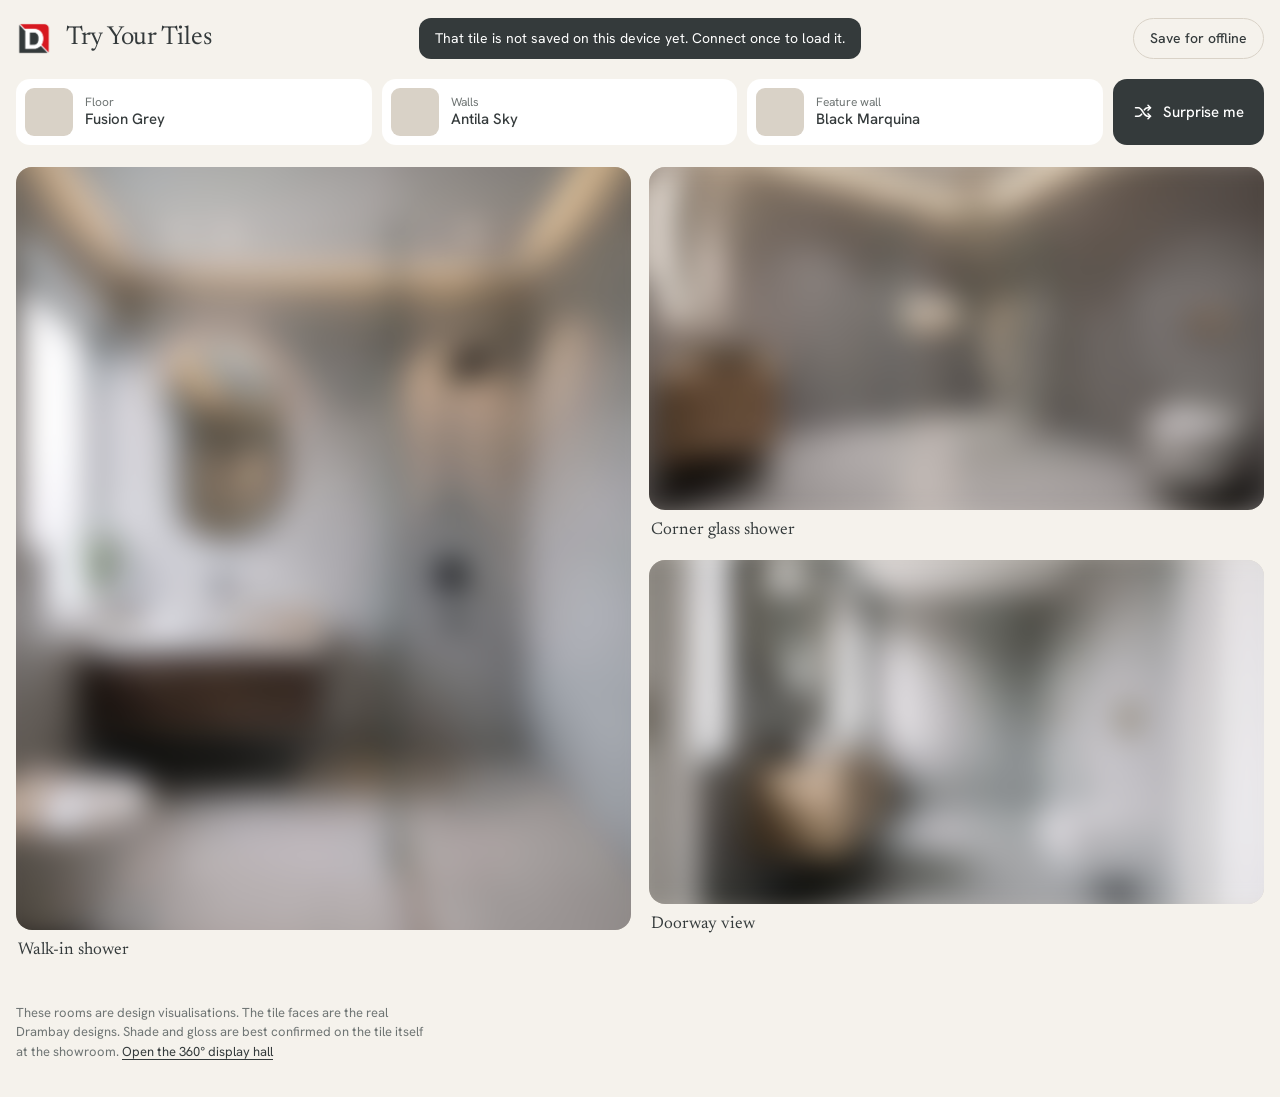
==== docs/looks/index.html @ a9549b25 "Try Your Tiles: one-design link opens on the display first, rooms cover the screen, dealer link - ?t" ====
<!doctype html>
<html lang="en">
<head>
<meta charset="utf-8">
<meta name="viewport" content="width=device-width, initial-scale=1, viewport-fit=cover">
<title>Try Your Tiles | Drambay Rooms Studio</title>
<meta name="description" content="Choose your tiles and see them laid across a whole room.">
<meta name="robots" content="noindex">
<meta name="theme-color" content="#F5F2EC">
<link rel="manifest" href="manifest.webmanifest">
<link rel="icon" href="icons/icon-192.png">
<link rel="apple-touch-icon" href="icons/icon-180.png">
<meta name="apple-mobile-web-app-capable" content="yes">
<meta name="apple-mobile-web-app-title" content="Try Tiles">
<link rel="preconnect" href="https://fonts.googleapis.com">
<link rel="preconnect" href="https://fonts.gstatic.com" crossorigin>
<link href="https://fonts.googleapis.com/css2?family=Newsreader:opsz,wght@6..72,400;6..72,500&family=Hanken+Grotesk:wght@400;500;600&display=swap" rel="stylesheet">
<style>
:root { --red:#D71920; --ink:#343A3B; --bg:#F5F2EC; --stone:#D9D2C7; --white:#fff; --muted:#6F7574; --night:#16191A;
  --display:'Newsreader', Georgia, 'Times New Roman', serif; --text:'Hanken Grotesk', system-ui, -apple-system, 'Segoe UI', sans-serif; }
* { box-sizing: border-box; -webkit-tap-highlight-color: transparent; }
html, body { margin: 0; background: var(--bg); color: var(--ink); font: 16px/1.5 var(--text); }
body { padding: env(safe-area-inset-top) env(safe-area-inset-right) env(safe-area-inset-bottom) env(safe-area-inset-left); }
button, input { font: inherit; color: inherit; }
button { cursor: pointer; }
svg { display: block; }
.wrap { max-width: 1280px; margin: 0 auto; padding: 0 16px; }
header.top { display: flex; align-items: center; gap: 14px; padding: 18px 0 6px; }
header.top img { width: 36px; height: auto; display: block; }
header.top h1 { font: 400 26px/1.1 var(--display); margin: 0; letter-spacing: -.01em; flex: 1; }
.quiet { border: 1px solid var(--stone); background: transparent; border-radius: 999px; padding: 9px 16px; font-size: 14px; font-weight: 500; white-space: nowrap; }
.quiet[hidden] { display: none; }
.quiet.done { border-color: transparent; color: var(--muted); padding-right: 0; }
.pickrow { position: sticky; top: 0; z-index: 5; background: var(--bg); padding: 14px 0; display: grid; grid-template-columns: minmax(0, 1fr) auto; gap: 10px; }
.picks { display: grid; grid-template-columns: repeat(3, minmax(0, 1fr)); gap: 10px; }
.slot { display: flex; align-items: center; gap: 12px; text-align: left; background: var(--white); border: 1px solid transparent; border-radius: 14px; padding: 8px 12px 8px 8px; min-width: 0; min-height: 64px; }
.slot:focus-visible, .quiet:focus-visible, .act:focus-visible, .dice:focus-visible, .round:focus-visible { outline: 2px solid var(--ink); outline-offset: 2px; }
.slot .sw { width: 48px; height: 48px; border-radius: 9px; background: var(--stone) center/cover; flex: none; }
.slot span { min-width: 0; display: block; }
.slot small { display: block; font-size: 12px; color: var(--muted); line-height: 1.2; }
.slot b { display: block; font-weight: 500; font-size: 15px; line-height: 1.25; white-space: nowrap; overflow: hidden; text-overflow: ellipsis; }
.dice { border: 0; border-radius: 14px; background: var(--ink); color: #fff; padding: 0 20px; font-weight: 500; font-size: 15px; display: flex; align-items: center; gap: 10px; white-space: nowrap; min-height: 48px; }
.dice svg { transition: transform .5s cubic-bezier(.2,.7,.2,1); }
.dice.spin svg { transform: rotate(180deg); }
.grid { display: flex; gap: 18px; align-items: flex-start; padding: 8px 0 40px; }
.col { flex: 1 1 0; min-width: 0; display: grid; gap: 18px; }
.card { display: block; width: 100%; padding: 0; margin: 0; border: 0; background: transparent; text-align: left; }
.card .ph { display: block; position: relative; border-radius: 16px; overflow: hidden; background: var(--stone); }
.card canvas, .card img { display: block; width: 100%; height: auto; }
.card img { position: absolute; inset: 0; height: 100%; object-fit: cover; filter: blur(14px) saturate(.6); transform: scale(1.1); transition: opacity .5s; }
.card.ready img { opacity: 0; }
.card .nm { display: block; font: 400 17px/1.3 var(--display); padding: 10px 2px 0; }
.note { color: var(--muted); font-size: 13px; padding: 0 0 36px; max-width: 60ch; margin: 0; }
/* full-screen view */
.viewer { position: fixed; inset: 0; z-index: 20; background: var(--night); display: none; overflow: hidden; touch-action: none; -webkit-user-select: none; user-select: none; }
.viewer.on { display: block; }
.vbg { position: absolute; inset: -60px; background: center/cover no-repeat; filter: blur(34px) brightness(.42) saturate(.8); }
.stage { position: absolute; inset: 0; overflow: hidden; cursor: grab; }
.frame { position: absolute; left: 50%; top: 50%; transform: translate(-50%, -50%); will-change: transform, opacity; }
.frame.anim { transition: transform .22s cubic-bezier(.2,.7,.2,1), opacity .22s; }
.frame canvas { display: block; }
.chrome { transition: opacity .25s; }
.viewer.bare .chrome { opacity: 0; pointer-events: none; }
.vtop { position: absolute; top: 0; left: 0; right: 0; display: flex; align-items: center; gap: 10px; pointer-events: none;
  padding: calc(14px + env(safe-area-inset-top)) calc(16px + env(safe-area-inset-right)) 0 calc(16px + env(safe-area-inset-left)); }
.vtop > * { pointer-events: auto; }
.glass { background: rgba(22,25,26,.52); -webkit-backdrop-filter: blur(12px); backdrop-filter: blur(12px); color: #fff; border: 0; }
.where { margin-right: auto; border-radius: 999px; padding: 10px 18px; font: 400 17px/1.2 var(--display); display: flex; align-items: baseline; gap: 12px; }
.where i { font: 500 13px/1 var(--text); font-style: normal; opacity: .72; }
.vbtn { height: 44px; min-width: 44px; border-radius: 999px; font-size: 14px; font-weight: 500; padding: 0 16px; display: grid; place-items: center; }
.vbtn[hidden] { display: none; }
.vbtn.x { padding: 0; }
.vbtn[aria-pressed="true"] { background: #fff; color: var(--ink); }
.nav { position: absolute; top: 50%; margin-top: -28px; width: 56px; height: 56px; border-radius: 50%; display: grid; place-items: center; }
.nav.prev { left: calc(16px + env(safe-area-inset-left)); } .nav.next { right: calc(16px + env(safe-area-inset-right)); }
.bar { position: absolute; left: 50%; transform: translateX(-50%); bottom: calc(14px + env(safe-area-inset-bottom)); width: min(1040px, calc(100% - 28px));
  background: rgba(245,242,236,.94); -webkit-backdrop-filter: blur(16px); backdrop-filter: blur(16px); border-radius: 20px; padding: 8px 14px 8px 8px;
  display: grid; grid-template-columns: minmax(0, 1fr) auto auto; align-items: center; column-gap: 26px; }
.bar .slot { min-height: 52px; padding: 6px 10px 6px 6px; gap: 10px; }
.bar .slot .sw { width: 40px; height: 40px; }
.round { width: 48px; height: 48px; border-radius: 50%; border: 1px solid var(--stone); background: var(--white); display: grid; place-items: center; padding: 0; }
.acts { display: flex; gap: 10px; align-items: center; }
.act { border: 0; border-radius: 999px; padding: 12px 20px; font-weight: 600; font-size: 15px; background: var(--ink); color: #fff; white-space: nowrap; min-height: 48px; }
.act.sm { min-height: 40px; padding: 8px 14px; font-size: 14px; font-weight: 500; background: transparent; color: var(--ink); border: 1px solid var(--stone); display: flex; align-items: center; gap: 7px; }
/* 360 display hall */
.hall { position: fixed; inset: 0; z-index: 15; background: #B3ABA0; display: none; overflow: hidden; touch-action: none; -webkit-user-select: none; user-select: none; }
.hall.on { display: block; }
.hall canvas { position: absolute; inset: 0; width: 100%; height: 100%; display: block; cursor: grab; }
.hall .nav { top: var(--ringy, 90%); margin-top: -24px; width: 48px; height: 48px; }
.hall .nav.prev { left: calc(50% - 150px); } .hall .nav.next { right: calc(50% - 150px); }
.hall .nav, .hall .vtop { transition: opacity .25s; }
.hall.going .nav, .hall.going .vtop { opacity: 0; pointer-events: none; }
.hsh { display: flex; gap: 8px; align-items: center; } .hsh svg { transition: transform .5s cubic-bezier(.2,.7,.2,1); } .hsh.spin svg { transform: rotate(180deg); }
.hall button.where { align-items: center; gap: 9px; cursor: pointer; }
.hall button.where svg { opacity: .8; transition: transform .2s; } .hall button.where[aria-expanded="true"] svg { transform: rotate(180deg); }
.hall button.where i { margin-left: 3px; }
.hmenu { position: absolute; z-index: 2; left: calc(16px + env(safe-area-inset-left)); top: calc(68px + env(safe-area-inset-top)); border-radius: 20px; padding: 6px; display: grid; min-width: 232px; }
.hmenu[hidden], .hall.going .hmenu { display: none; }
.hmenu button { border: 0; background: none; color: #fff; text-align: left; font: 400 17px/1.2 var(--display); padding: 12px 14px; border-radius: 14px; min-height: 46px; }
.hmenu button[aria-current="true"] { background: rgba(255,255,255,.17); }
.nav[hidden] { display: none; }
.viewer.fo #swap { display: none; }
@media (max-width: 520px){ .hsh span { display: none; } .hsh { padding: 0 13px; } }
.sr { position: absolute; width: 1px; height: 1px; overflow: hidden; clip-path: inset(50%); white-space: nowrap; }
.viewer.fadein { animation: vin .36s ease both; }
@keyframes vin { from { opacity: 0; } to { opacity: 1; } }
.note button { border: 0; background: none; padding: 0; color: var(--ink); text-decoration: underline; text-underline-offset: 3px; font-size: inherit; }
/* picker */
.vlogo { display: none; }
.viewer.one .vlogo { display: flex; align-items: center; height: 44px; padding: 0 18px; border-radius: 999px; background: rgba(22,25,26,.78); -webkit-backdrop-filter: blur(12px); backdrop-filter: blur(12px); }
.vlogo img { height: 26px; width: auto; display: block; }
.viewer.one #vshuffle, .viewer.one #swap { display: none; }
.hall.home #hclose, .hall.one #hshuffle, .hall.one #hspace svg { display: none; } .hall.one #hspace { cursor: default; margin-right: auto; }
@media (max-width: 520px){ .viewer.one .vtop { flex-wrap: wrap; } .viewer.one .vlogo { margin-right: auto; } .viewer.one .where { order: 5; margin-right: 0; } }
.zb { display: flex; gap: 8px; align-items: center; }
.vsh svg { transition: transform .5s cubic-bezier(.2,.7,.2,1); } .vsh.spin svg { transform: rotate(180deg); }
.zoom { position: fixed; inset: 0; z-index: 25; display: none; background: rgba(16,18,19,.66); -webkit-backdrop-filter: blur(16px); backdrop-filter: blur(16px); overflow: hidden; touch-action: none; -webkit-user-select: none; user-select: none; }
.zoom.on { display: block; animation: zin .22s ease-out; }
@keyframes zin { from { opacity: 0; } to { opacity: 1; } }
.zstage { position: absolute; inset: 0; perspective: 1400px; cursor: zoom-in; }
.zoom.zin .zstage { cursor: grab; }
.ztile { position: absolute; left: 50%; top: 50%; }
.zfloat { position: absolute; inset: 0; animation: zfloat 7s ease-in-out infinite; box-shadow: 0 46px 80px -18px rgba(0,0,0,.62), 0 14px 26px -10px rgba(0,0,0,.4); background: #D9D2C7; }
.zoom.zin .zfloat { animation: none; box-shadow: none; }
@keyframes zfloat { 0%, 100% { transform: translateY(5px) rotateX(2.2deg) rotateY(-3deg); } 50% { transform: translateY(-7px) rotateX(-1.6deg) rotateY(3deg); } }
.zfloat img { position: absolute; left: 50%; top: 50%; display: block; max-width: none; pointer-events: none; }
.ztabs { position: absolute; left: 50%; transform: translateX(-50%); bottom: calc(16px + env(safe-area-inset-bottom)); display: flex; gap: 8px; padding: 6px; border-radius: 16px; max-width: calc(100% - 28px); overflow-x: auto; background: rgba(22,25,26,.52); -webkit-backdrop-filter: blur(12px); backdrop-filter: blur(12px); }
.ztabs:empty { display: none; }
.ztabs button { flex: none; width: 52px; height: 52px; border-radius: 10px; border: 2px solid transparent; background: #D9D2C7 center / cover; padding: 0; }
.ztabs button[aria-pressed="true"] { border-color: #fff; }
.ztabs span { flex: none; align-self: center; color: #fff; font: 500 12px/1 var(--text); opacity: .78; padding: 0 4px 0 8px; white-space: nowrap; }
@media (max-width: 520px){ .zb span { display: none; } .zb { padding: 0 13px; } .ztabs button { width: 44px; height: 44px; } }
.sheet { position: fixed; inset: 0; z-index: 30; display: none; background: rgba(22,25,26,.45); }
.sheet.on { display: block; }
.panel { position: absolute; left: 0; right: 0; bottom: 0; height: 86vh; height: 86dvh; background: var(--bg); border-radius: 20px 20px 0 0; display: flex; flex-direction: column; padding-bottom: env(safe-area-inset-bottom); }
.panel > * { flex: none; }
.panel header { display: flex; align-items: center; gap: 12px; padding: 16px 16px 8px; }
.panel h2 { font: 400 22px/1.2 var(--display); margin: 0; flex: 1; }
.panel input { width: 100%; border: 1px solid var(--stone); background: var(--white); border-radius: 12px; padding: 12px 14px; font-size: 16px; }
.search { padding: 4px 16px 12px; }
.chips { display: flex; gap: 8px; padding: 0 16px 10px; overflow-x: auto; overflow-y: hidden; scrollbar-width: none; -webkit-overflow-scrolling: touch; }
.chips::-webkit-scrollbar { display: none; }
.chips[hidden] { display: none; }
.chips button { flex: none; border: 1px solid var(--stone); background: transparent; border-radius: 999px; padding: 8px 15px; font-size: 14px; line-height: 1.3; white-space: nowrap; min-height: 38px; }
.chips button[aria-pressed="true"] { background: var(--ink); border-color: var(--ink); color: #fff; }
.panel .list { flex: 1 1 0; min-height: 0; overflow-y: auto; padding: 6px 16px 20px; display: grid; grid-template-columns: repeat(auto-fill, minmax(150px, 1fr)); gap: 14px 12px; align-content: start; }
.tile { border: 0; background: transparent; padding: 0; text-align: left; min-width: 0; }
.tile i { display: block; aspect-ratio: 2/1; border-radius: 10px; background: var(--stone) center/cover; }
.tile.sq i { aspect-ratio: 1/1; max-width: 60%; }
.tile b { display: block; font-weight: 500; font-size: 14px; padding-top: 6px; line-height: 1.25; }
.tile small { color: var(--muted); font-size: 12px; }
.tile[aria-current="true"] i { outline: 2px solid var(--red); outline-offset: 2px; }
.empty { color: var(--muted); font-size: 14px; grid-column: 1 / -1; margin: 8px 0; }
.toast { position: fixed; left: 50%; top: calc(18px + env(safe-area-inset-top)); transform: translateX(-50%); background: var(--ink); color: #fff; padding: 10px 16px; border-radius: 12px; font-size: 14px; z-index: 40; opacity: 0; pointer-events: none; transition: opacity .25s; max-width: 90vw; text-align: center; }
.toast.on { opacity: 1; }
@media (max-width: 720px) {
  header.top h1 { font-size: 22px; }
  .pickrow { grid-template-columns: minmax(0, 1fr); }
  .slot { flex-direction: column; align-items: flex-start; gap: 6px; padding: 8px; min-height: 0; }
  .slot .sw { width: 100%; height: 44px; }
  .dice { justify-content: center; }
  .bar { grid-template-columns: auto minmax(0, 1fr); row-gap: 8px; column-gap: 12px; padding: 8px; }
  .bar .picks { grid-column: 1 / -1; gap: 6px; }
  .bar .slot { gap: 5px; padding: 6px 8px 7px; min-height: 0; }
  .bar .slot .sw { width: 100%; height: 22px; border-radius: 6px; }
  .bar .slot b { font-size: 13px; } .bar .slot small { font-size: 11px; white-space: nowrap; }
  .acts { justify-self: end; }
  .nav { width: 44px; height: 44px; margin-top: -60px; }
  .nav.prev { left: 8px; } .nav.next { right: 8px; }
  .where { font-size: 15px; padding: 9px 14px; }
}
@media (prefers-reduced-motion: reduce) { * { transition: none !important; } .zfloat, .zoom.on { animation: none; } }
</style>
</head>
<body>
<div class="wrap">
  <header class="top">
    <img src="d-logo.png" alt="Drambay" width="36" height="34" crossorigin="anonymous">
    <h1>Try Your Tiles</h1>
    <button class="quiet" id="install" hidden>Install app</button>
    <button class="quiet" id="offline">Save for offline</button>
  </header>
  <div class="pickrow">
    <section class="picks" id="picks" aria-label="Your tiles"></section>
    <button class="dice" id="shuffle" type="button"><svg width="20" height="20" viewBox="0 0 24 24" fill="none" stroke="currentColor" stroke-width="1.8" stroke-linecap="round" stroke-linejoin="round" aria-hidden="true"><path d="M3 7h3.5c5 0 6 10 11 10H21"/><path d="M3 17h3.5c1.6 0 2.8-1 3.9-2.4M13.6 9.4C14.7 8 15.9 7 17.5 7H21"/><path d="M18 4l3 3-3 3M18 14l3 3-3 3"/></svg><span>Surprise me</span></button>
  </div>
  <main class="grid" id="grid"></main>
  <p class="note">These rooms are design visualisations. The tile faces are the real Drambay designs. Shade and gloss are best confirmed on the tile itself at the showroom. <button id="walk" type="button">Open the 360° display hall</button></p>
</div>

<div class="viewer" id="viewer" role="dialog" aria-modal="true" aria-label="Room, full screen">
  <div class="vbg" id="vbg"></div>
  <div class="stage" id="stage"><div class="frame" id="frame"></div></div>
  <div class="vtop chrome">
    <span class="vlogo"><img data-asset="logo-white.svg" alt="Drambay Tiles &amp; Sanitary Ware"></span>
    <span class="where glass"><b id="vname" style="font-weight:400"></b><i id="vcount"></i></span>
    <button class="vbtn glass zb" id="zoomb" type="button" aria-label="See the tile close up"><svg width="18" height="18" viewBox="0 0 24 24" fill="none" stroke="currentColor" stroke-width="1.8" stroke-linecap="round" stroke-linejoin="round" aria-hidden="true"><circle cx="10.5" cy="10.5" r="6.5"/><path d="M20 20l-4.6-4.6M10.5 8v5M8 10.5h5"/></svg><span>Tile close-up</span></button>
    <button class="vbtn glass" id="tilt" type="button" aria-pressed="false" hidden>3D tilt</button>
    <button class="vbtn x glass" id="close" type="button" aria-label="Close"><svg width="18" height="18" viewBox="0 0 24 24" fill="none" stroke="currentColor" stroke-width="2" stroke-linecap="round"><path d="M5 5l14 14M19 5L5 19"/></svg></button>
  </div>
  <button class="nav prev glass chrome" id="prev" type="button" aria-label="Previous room"><svg width="22" height="22" viewBox="0 0 24 24" fill="none" stroke="currentColor" stroke-width="2" stroke-linecap="round" stroke-linejoin="round"><path d="M15 5l-7 7 7 7"/></svg></button>
  <button class="nav next glass chrome" id="next" type="button" aria-label="Next room"><svg width="22" height="22" viewBox="0 0 24 24" fill="none" stroke="currentColor" stroke-width="2" stroke-linecap="round" stroke-linejoin="round"><path d="M9 5l7 7-7 7"/></svg></button>
  <div class="bar chrome">
    <section class="picks" id="vpicks" aria-label="Your tiles"></section>
    <button class="round" id="swap" type="button" title="Swap the wall and the feature wall" aria-label="Swap the wall and the feature wall"><svg width="20" height="20" viewBox="0 0 24 24" fill="none" stroke="currentColor" stroke-width="1.8" stroke-linecap="round" stroke-linejoin="round"><path d="M4 8h15M15 4l4 4-4 4M20 16H5M9 12l-4 4 4 4"/></svg></button>
    <div class="acts">
      <button class="act sm vsh" id="vshuffle" type="button"><svg width="16" height="16" viewBox="0 0 24 24" fill="none" stroke="currentColor" stroke-width="1.8" stroke-linecap="round" stroke-linejoin="round" aria-hidden="true"><path d="M3 7h3.5c5 0 6 10 11 10H21"/><path d="M3 17h3.5c1.6 0 2.8-1 3.9-2.4M13.6 9.4C14.7 8 15.9 7 17.5 7H21"/><path d="M18 4l3 3-3 3M18 14l3 3-3 3"/></svg>Surprise me</button>
      <button class="act" id="share" type="button">Share picture</button>
    </div>
  </div>
</div>

<div class="hall" id="hall" role="dialog" aria-modal="true" aria-label="Display hall. Drag to look around.">
  <canvas id="hallcv"></canvas>
  <div class="vtop">
    <button class="where glass" id="hspace" type="button" aria-haspopup="menu" aria-expanded="false" aria-controls="hmenu"><b id="hsname" style="font-weight:400">Bathrooms</b><svg width="14" height="14" viewBox="0 0 24 24" fill="none" stroke="currentColor" stroke-width="2.2" stroke-linecap="round" stroke-linejoin="round" aria-hidden="true"><path d="M5 9l7 7 7-7"/></svg><i id="hcount"></i></button>
    <button class="vbtn glass hsh" id="hshuffle" type="button"><svg width="18" height="18" viewBox="0 0 24 24" fill="none" stroke="currentColor" stroke-width="1.8" stroke-linecap="round" stroke-linejoin="round" aria-hidden="true"><path d="M3 7h3.5c5 0 6 10 11 10H21"/><path d="M3 17h3.5c1.6 0 2.8-1 3.9-2.4M13.6 9.4C14.7 8 15.9 7 17.5 7H21"/><path d="M18 4l3 3-3 3M18 14l3 3-3 3"/></svg><span>Surprise me</span></button>
    <button class="vbtn x glass" id="hclose" type="button" aria-label="Close the display hall"><svg width="18" height="18" viewBox="0 0 24 24" fill="none" stroke="currentColor" stroke-width="2" stroke-linecap="round"><path d="M5 5l14 14M19 5L5 19"/></svg></button>
  </div>
  <div class="hmenu glass" id="hmenu" role="menu" aria-label="Choose a space" hidden></div>
  <button class="nav prev glass" id="hprev" type="button" aria-label="Previous display"><svg width="22" height="22" viewBox="0 0 24 24" fill="none" stroke="currentColor" stroke-width="2" stroke-linecap="round" stroke-linejoin="round"><path d="M15 5l-7 7 7 7"/></svg></button>
  <button class="nav next glass" id="hnext" type="button" aria-label="Next display"><svg width="22" height="22" viewBox="0 0 24 24" fill="none" stroke="currentColor" stroke-width="2" stroke-linecap="round" stroke-linejoin="round"><path d="M9 5l7 7-7 7"/></svg></button>
  <button class="sr" id="hstep" type="button">Step into this bathroom</button>
</div>

<div class="zoom" id="zoom" role="dialog" aria-modal="true" aria-label="Tile close-up">
  <div class="zstage" id="zstage"><div class="ztile" id="ztile"><div class="zfloat" id="zfloat"><img id="zimg" alt="" draggable="false"></div></div></div>
  <div class="vtop">
    <span class="where glass"><b id="zname" style="font-weight:400"></b><i id="zmeta"></i></span>
    <button class="vbtn x glass" id="zclose" type="button" aria-label="Close the close-up"><svg width="18" height="18" viewBox="0 0 24 24" fill="none" stroke="currentColor" stroke-width="2" stroke-linecap="round"><path d="M5 5l14 14M19 5L5 19"/></svg></button>
  </div>
  <div class="ztabs" id="ztabs"></div>
</div>

<div class="sheet" id="sheet" role="dialog" aria-modal="true">
  <div class="panel">
    <header><h2 id="sheetTitle">Floor tile</h2><button class="quiet" id="sheetClose">Done</button></header>
    <div class="search"><input id="q" type="search" placeholder="Search by name or code" autocomplete="off" aria-label="Search tiles"></div>
    <div class="chips" id="sizes" aria-label="Size"></div>
    <div class="chips" id="fins" aria-label="Finish"></div>
    <div class="list" id="list"></div>
  </div>
</div>
<div class="toast" id="toast" role="status"></div>
<script type="module" src="app.js"></script>
</body>
</html>
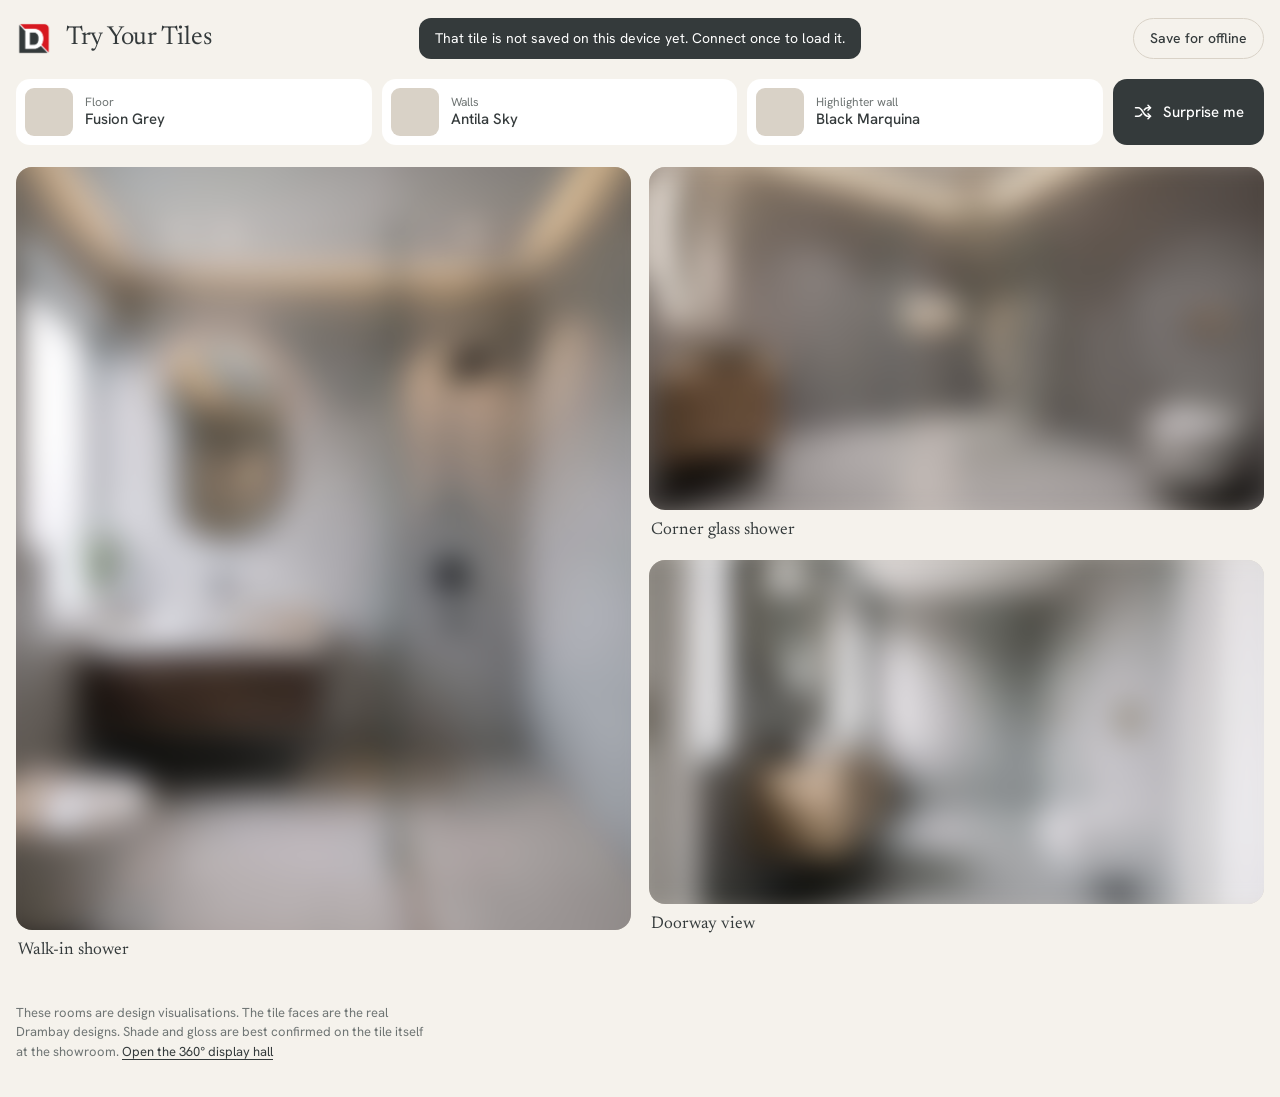
==== commit 594c6082: "Try Your Tiles v11: a decor tile only as the highlighter wall A decor tile can no longer be a full w" ====
--- a/docs/looks/index.html
+++ b/docs/looks/index.html
@@ -110,6 +110,7 @@
 .viewer.one .vlogo { display: flex; align-items: center; height: 44px; padding: 0 18px; border-radius: 999px; background: rgba(22,25,26,.78); -webkit-backdrop-filter: blur(12px); backdrop-filter: blur(12px); }
 .vlogo img { height: 26px; width: auto; display: block; }
 .viewer.one #vshuffle, .viewer.one #swap { display: none; }
+.viewer.one .picks .slot { grid-column: span 2; }
 .hall.home #hclose, .hall.one #hshuffle, .hall.one #hspace svg { display: none; } .hall.one #hspace { cursor: default; margin-right: auto; }
 @media (max-width: 520px){ .viewer.one .vtop { flex-wrap: wrap; } .viewer.one .vlogo { margin-right: auto; } .viewer.one .where { order: 5; margin-right: 0; } }
 .zb { display: flex; gap: 8px; align-items: center; }
@@ -202,7 +203,7 @@
   <button class="nav next glass chrome" id="next" type="button" aria-label="Next room"><svg width="22" height="22" viewBox="0 0 24 24" fill="none" stroke="currentColor" stroke-width="2" stroke-linecap="round" stroke-linejoin="round"><path d="M9 5l7 7-7 7"/></svg></button>
   <div class="bar chrome">
     <section class="picks" id="vpicks" aria-label="Your tiles"></section>
-    <button class="round" id="swap" type="button" title="Swap the wall and the feature wall" aria-label="Swap the wall and the feature wall"><svg width="20" height="20" viewBox="0 0 24 24" fill="none" stroke="currentColor" stroke-width="1.8" stroke-linecap="round" stroke-linejoin="round"><path d="M4 8h15M15 4l4 4-4 4M20 16H5M9 12l-4 4 4 4"/></svg></button>
+    <button class="round" id="swap" type="button" title="Swap the wall and the highlighter wall" aria-label="Swap the wall and the highlighter wall"><svg width="20" height="20" viewBox="0 0 24 24" fill="none" stroke="currentColor" stroke-width="1.8" stroke-linecap="round" stroke-linejoin="round"><path d="M4 8h15M15 4l4 4-4 4M20 16H5M9 12l-4 4 4 4"/></svg></button>
     <div class="acts">
       <button class="act sm vsh" id="vshuffle" type="button"><svg width="16" height="16" viewBox="0 0 24 24" fill="none" stroke="currentColor" stroke-width="1.8" stroke-linecap="round" stroke-linejoin="round" aria-hidden="true"><path d="M3 7h3.5c5 0 6 10 11 10H21"/><path d="M3 17h3.5c1.6 0 2.8-1 3.9-2.4M13.6 9.4C14.7 8 15.9 7 17.5 7H21"/><path d="M18 4l3 3-3 3M18 14l3 3-3 3"/></svg>Surprise me</button>
       <button class="act" id="share" type="button">Share picture</button>
